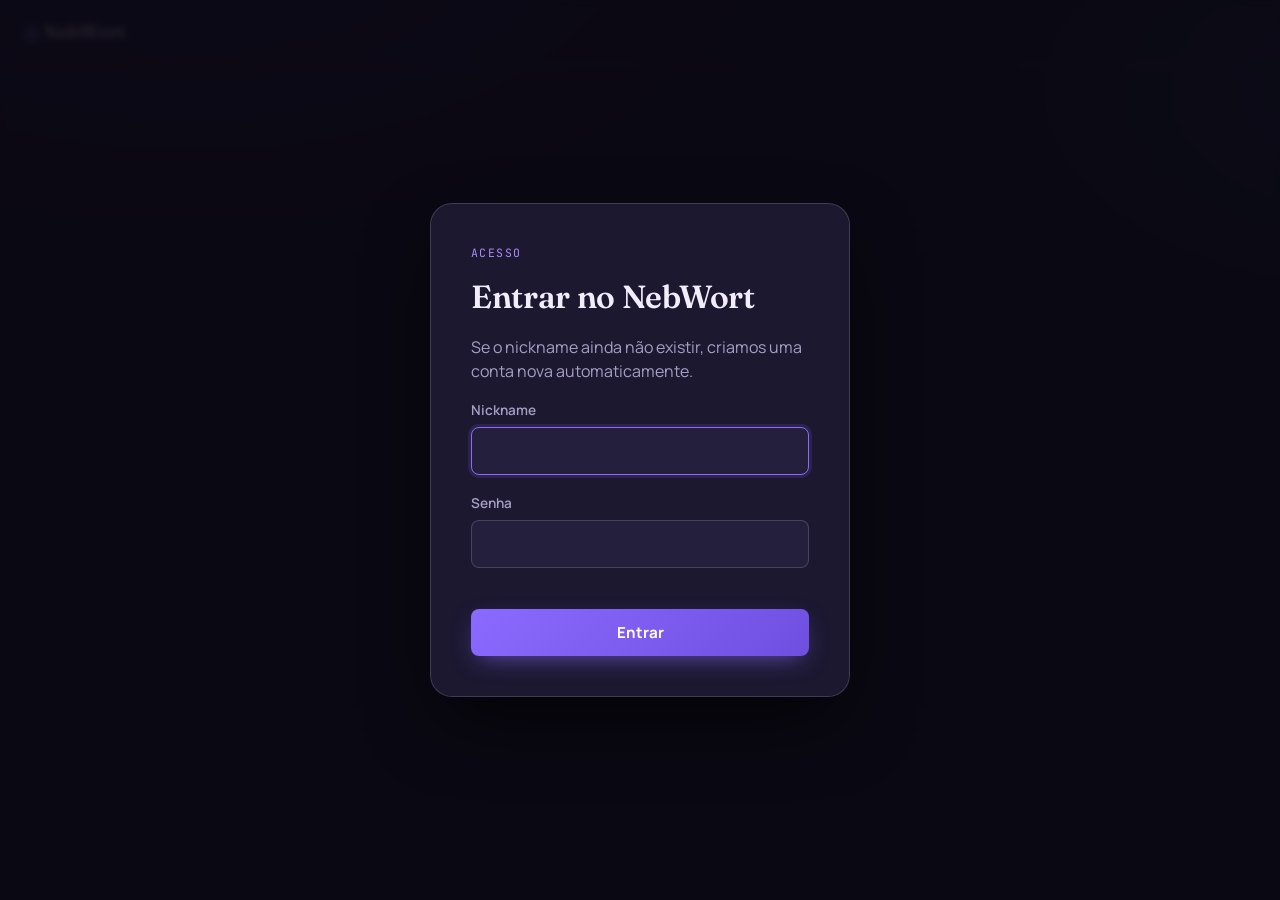
==== historia-fase.html @ 133787c6 "Página genérica de fase do modo história (subcapítulos)" ====
<!DOCTYPE html>
<html lang="pt-BR">
<head>
  <meta charset="UTF-8" />
  <meta name="viewport" content="width=device-width, initial-scale=1.0" />
  <title>NebWort — História</title>
  <link rel="stylesheet" href="style.css" />
</head>
<body>

  <header class="faixa-topo">
    <div class="marca"><span class="ponto"></span> NebWort</div>
    <div class="info-usuario">
      <span class="pontos-pill"><span id="pontosAtuais">0</span> pts</span>
    </div>
  </header>

  <main class="container-principal">
    <div class="cartao cartao-largo">
      <span class="eyebrow" id="eyebrowFase">História</span>
      <h1>Relacione com a palavra sorteada</h1>

      <div class="arena">
        <div class="nucleo-palavra">
          <div class="anel"></div>
          <span id="palavraSorteada">...</span>
        </div>

        <div class="dica-quantidade" id="dicaQuantidade">Digite as palavras, separadas por vírgula</div>

        <div class="estado-modelo" id="estadoModelo">
          <span class="espiral"></span>
          <span id="textoEstadoModelo">Carregando modelo semântico...</span>
        </div>

        <div class="mensagem-aviso oculto" id="avisoFallback">
          O modelo semântico não pôde ser carregado (sem internet no primeiro uso?).
          O jogo continua normalmente, pontuando apenas pelo tamanho das palavras.
        </div>

        <form id="formResposta" class="campo-resposta" novalidate>
          <label for="campoResposta">Suas respostas</label>
          <input type="text" id="campoResposta" placeholder="palavra1, palavra2..." autocomplete="off" />
          <div class="linha-botoes">
            <button type="submit" id="botaoEnviar" class="botao botao-primario">Enviar</button>
            <button type="button" id="botaoProxima" class="botao botao-secundario" disabled>Voltar à trilha</button>
          </div>
        </form>

        <div class="constelacao-respostas" id="constelacaoRespostas"></div>
        <div class="resumo-rodada oculto" id="resumoRodada"></div>
      </div>

      <div class="linha-botoes" style="margin-top: 28px; border-top: 1px solid var(--border); padding-top: 20px;">
        <a href="historia.html" class="botao botao-secundario">Trilha</a>
        <a href="ranking.html" class="botao botao-secundario">Ranking</a>
      </div>
    </div>
  </main>

  <script>const CAMINHO_RAIZ = "";</script>
  <script src="script.js"></script>
  <script type="module">
    import { TODOS_SUBS, TOTAL_SUBS } from "./capitulos-data.js";
    import { iniciarFase } from "./fase-engine.js";

    definirModo("historia");

    const params = new URLSearchParams(window.location.search);
    let idx = Number(params.get("sub"));
    if (Number.isNaN(idx) || idx < 0 || idx >= TOTAL_SUBS) {
      const liberado = obterCapituloHistoria(obterUsuarioAtual() || "");
      idx = Math.min(liberado, TOTAL_SUBS - 1);
    }

    definirCapituloSessao(idx);
    const sub = TODOS_SUBS[idx];

    document.title = `NebWort — ${sub.temaNome} · ${sub.nome}`;
    const eyebrow = document.getElementById("eyebrowFase");
    if (eyebrow) {
      eyebrow.textContent = `História · ${sub.temaNome} · ${sub.nome} (${sub.subIdx + 1}/5)`;
    }
    const dica = document.getElementById("dicaQuantidade");
    if (dica) {
      dica.textContent = `Digite ${sub.qtd} palavra(s), separadas por vírgula`;
    }
    const input = document.getElementById("campoResposta");
    if (input) {
      input.placeholder = Array.from({ length: sub.qtd }, (_, i) => `palavra${i + 1}`).join(", ");
    }

    iniciarFase({
      palavras: sub.palavras,
      quantidade: sub.qtd,
      proximaHref: "",
    });
  </script>
</body>
</html>
---- style.css ----
/* ===================================================================
   NebWort / Semanti — design system
   Tema: "constelação semântica" — palavras como pontos de luz que se
   conectam (ou não) por significado.
   =================================================================== */

@import url('https://fonts.googleapis.com/css2?family=Fraunces:opsz,wght@9..144,500;9..144,600;9..144,700&family=Manrope:wght@400;500;600;700;800&family=JetBrains+Mono:wght@500;700&display=swap');

:root {
  --bg: #100e1a;
  --bg-soft: #16132444;
  --bg-elev: #1c1830;
  --bg-elev-2: #241f3c;
  --border: rgba(255, 255, 255, 0.09);
  --border-strong: rgba(255, 255, 255, 0.16);

  --text: #f1edf9;
  --text-dim: #a79fc4;
  --text-faint: #6f6790;

  --accent: #8b6bff;
  --accent-soft: #8b6bff22;
  --accent-strong: #a68cff;

  --good: #45e6c4;
  --good-soft: #45e6c422;
  --bad: #ff5d7a;
  --bad-soft: #ff5d7a22;

  --radius-s: 8px;
  --radius-m: 14px;
  --radius-l: 22px;

  --shadow-glow: 0 0 0 1px var(--border), 0 20px 60px -20px #000000aa;

  --font-display: 'Fraunces', serif;
  --font-body: 'Manrope', sans-serif;
  --font-mono: 'JetBrains Mono', monospace;
}

* { box-sizing: border-box; }

html, body {
  margin: 0;
  padding: 0;
  min-height: 100%;
}

body {
  background:
    radial-gradient(1100px 600px at 15% -10%, #2a1f52 0%, transparent 60%),
    radial-gradient(900px 500px at 110% 10%, #17324d 0%, transparent 55%),
    var(--bg);
  color: var(--text);
  font-family: var(--font-body);
  font-size: 16px;
  line-height: 1.55;
  -webkit-font-smoothing: antialiased;
  min-height: 100vh;
  display: flex;
  flex-direction: column;
}

body::before {
  content: "";
  position: fixed;
  inset: 0;
  pointer-events: none;
  background-image:
    radial-gradient(1.5px 1.5px at 20% 30%, #ffffff26 50%, transparent 51%),
    radial-gradient(1.5px 1.5px at 70% 60%, #ffffff1c 50%, transparent 51%),
    radial-gradient(1px 1px at 85% 20%, #ffffff22 50%, transparent 51%),
    radial-gradient(1px 1px at 40% 80%, #ffffff1a 50%, transparent 51%),
    radial-gradient(1.5px 1.5px at 55% 15%, #ffffff20 50%, transparent 51%);
  z-index: 0;
}

a { color: var(--accent-strong); text-decoration: none; }
a:hover { text-decoration: underline; }

h1, h2, h3 {
  font-family: var(--font-display);
  font-weight: 600;
  margin: 0 0 0.4em;
  letter-spacing: -0.01em;
}

p { margin: 0 0 1em; color: var(--text-dim); }

.oculto { display: none !important; }
.texto-dim { color: var(--text-dim); font-size: 0.9rem; }

.faixa-topo {
  position: relative;
  z-index: 1;
  display: flex;
  align-items: center;
  justify-content: space-between;
  padding: 18px 28px;
  border-bottom: 1px solid var(--border);
}

.marca {
  display: flex;
  align-items: baseline;
  gap: 8px;
  font-family: var(--font-display);
  font-size: 1.15rem;
  font-weight: 700;
  color: var(--text);
}

.marca .ponto {
  width: 8px;
  height: 8px;
  border-radius: 50%;
  background: var(--accent);
  box-shadow: 0 0 12px 2px var(--accent);
  display: inline-block;
}

.info-usuario {
  display: flex;
  align-items: center;
  gap: 14px;
  font-size: 0.9rem;
  color: var(--text-dim);
}

.pontos-pill {
  font-family: var(--font-mono);
  font-weight: 700;
  color: var(--good);
  background: var(--good-soft);
  border: 1px solid #45e6c433;
  border-radius: 999px;
  padding: 4px 12px;
}

.titulo-pill {
  font-family: var(--font-mono);
  font-size: 0.78rem;
  font-weight: 600;
  color: var(--accent-strong);
  background: var(--accent-soft);
  border: 1px solid #8b6bff33;
  border-radius: 999px;
  padding: 4px 12px;
}

.container-principal {
  position: relative;
  z-index: 1;
  flex: 1;
  display: flex;
  align-items: center;
  justify-content: center;
  padding: 40px 20px;
}

.cartao {
  width: 100%;
  max-width: 560px;
  background: var(--bg-elev);
  border: 1px solid var(--border);
  border-radius: var(--radius-l);
  box-shadow: var(--shadow-glow);
  padding: 40px;
}

.cartao-largo { max-width: 760px; }

.eyebrow {
  font-family: var(--font-mono);
  font-size: 0.72rem;
  letter-spacing: 0.12em;
  text-transform: uppercase;
  color: var(--accent-strong);
  margin-bottom: 10px;
  display: block;
}

label {
  display: block;
  font-size: 0.85rem;
  color: var(--text-dim);
  margin-bottom: 6px;
  font-weight: 600;
}

input[type="text"],
input[type="password"],
select {
  width: 100%;
  background: var(--bg-elev-2);
  border: 1px solid var(--border-strong);
  color: var(--text);
  border-radius: var(--radius-s);
  padding: 12px 14px;
  font-size: 1rem;
  font-family: var(--font-body);
  margin-bottom: 18px;
  transition: border-color 0.15s, box-shadow 0.15s;
}

input[type="text"]:focus,
input[type="password"]:focus,
select:focus {
  outline: none;
  border-color: var(--accent);
  box-shadow: 0 0 0 3px var(--accent-soft);
}

input.campo-erro {
  border-color: var(--bad);
  box-shadow: 0 0 0 3px var(--bad-soft);
}

select {
  appearance: none;
  background-image: linear-gradient(45deg, transparent 50%, var(--text-dim) 50%),
                     linear-gradient(135deg, var(--text-dim) 50%, transparent 50%);
  background-position: calc(100% - 20px) center, calc(100% - 15px) center;
  background-size: 5px 5px, 5px 5px;
  background-repeat: no-repeat;
  cursor: pointer;
}

button, .botao {
  font-family: var(--font-body);
  font-weight: 700;
  font-size: 0.95rem;
  border: none;
  border-radius: var(--radius-s);
  padding: 13px 22px;
  cursor: pointer;
  transition: transform 0.1s ease, opacity 0.15s ease, box-shadow 0.15s ease;
  display: inline-flex;
  align-items: center;
  justify-content: center;
  gap: 8px;
  text-decoration: none;
}

button:active { transform: translateY(1px); }

.botao-primario, button.botao-primario {
  background: linear-gradient(135deg, var(--accent), #6f4fe0);
  color: #fff;
  box-shadow: 0 8px 24px -8px #8b6bffaa;
}
.botao-primario:hover { box-shadow: 0 10px 28px -6px #8b6bffcc; text-decoration: none; }

.botao-secundario, button.botao-secundario {
  background: transparent;
  color: var(--text);
  border: 1px solid var(--border-strong);
}
.botao-secundario:hover { border-color: var(--accent-strong); color: var(--accent-strong); text-decoration: none; }

.botao-perigo, button.botao-perigo {
  background: transparent;
  color: var(--bad);
  border: 1px solid #ff5d7a44;
}
.botao-perigo:hover { background: var(--bad-soft); }

button:disabled, .botao:disabled {
  opacity: 0.45;
  cursor: not-allowed;
  box-shadow: none;
  transform: none;
}

.linha-botoes {
  display: flex;
  gap: 12px;
  flex-wrap: wrap;
  margin-top: 8px;
}

.mensagem-erro {
  color: var(--bad);
  font-size: 0.85rem;
  font-weight: 600;
  min-height: 1.2em;
  margin: -8px 0 14px;
}

.mensagem-aviso {
  font-size: 0.85rem;
  color: #ffd580;
  background: #ffd58018;
  border: 1px solid #ffd58033;
  border-radius: var(--radius-s);
  padding: 10px 14px;
  margin-bottom: 16px;
}

dialog {
  border: 1px solid var(--border-strong);
  border-radius: var(--radius-l);
  background: var(--bg-elev);
  color: var(--text);
  padding: 0;
  width: 100%;
  max-width: 420px;
  box-shadow: 0 30px 80px -20px #000000cc;
}

dialog::backdrop {
  background: #0a0812e6;
  backdrop-filter: blur(3px);
}

dialog .cartao {
  box-shadow: none;
  border: none;
  max-width: none;
}

.lista-regras {
  list-style: none;
  padding: 0;
  margin: 0 0 24px;
  display: flex;
  flex-direction: column;
  gap: 14px;
}

.lista-regras li {
  display: flex;
  gap: 14px;
  align-items: flex-start;
  color: var(--text-dim);
  font-size: 0.95rem;
}

.marcador-regra {
  flex-shrink: 0;
  width: 30px;
  height: 30px;
  border-radius: 9px;
  background: var(--accent-soft);
  border: 1px solid #8b6bff33;
  color: var(--accent-strong);
  font-family: var(--font-mono);
  font-weight: 700;
  font-size: 0.85rem;
  display: flex;
  align-items: center;
  justify-content: center;
}

/* perfil + modos */
.perfil-resumo {
  display: grid;
  grid-template-columns: 1fr 1fr;
  gap: 12px;
  margin: 18px 0 22px;
}

.perfil-bloco {
  background: var(--bg-elev-2);
  border: 1px solid var(--border);
  border-radius: var(--radius-m);
  padding: 14px 16px;
}

.perfil-bloco-largo { grid-column: 1 / -1; }

.perfil-label {
  display: block;
  font-family: var(--font-mono);
  font-size: 0.7rem;
  letter-spacing: 0.08em;
  text-transform: uppercase;
  color: var(--text-faint);
  margin-bottom: 4px;
}

.modos-grid {
  display: grid;
  grid-template-columns: 1fr 1fr;
  gap: 14px;
}

.modo-card {
  display: flex;
  flex-direction: column;
  gap: 6px;
  padding: 18px;
  border-radius: var(--radius-m);
  border: 1px solid var(--border-strong);
  background: var(--bg-elev-2);
  color: var(--text);
  text-decoration: none;
  transition: border-color 0.15s, box-shadow 0.15s, transform 0.1s;
}

.modo-card:hover {
  border-color: var(--accent-strong);
  box-shadow: 0 0 0 3px var(--accent-soft);
  text-decoration: none;
  transform: translateY(-1px);
}

.modo-eyebrow {
  font-family: var(--font-mono);
  font-size: 0.68rem;
  letter-spacing: 0.1em;
  text-transform: uppercase;
  color: var(--accent-strong);
}

.modo-card strong {
  font-family: var(--font-display);
  font-size: 1.15rem;
}

.modo-desc {
  font-size: 0.85rem;
  color: var(--text-dim);
  line-height: 1.45;
}

/* história — capítulos */
.historia-progresso {
  font-family: var(--font-mono);
  font-size: 0.85rem;
  color: var(--text-dim);
  margin-bottom: 16px;
}

.lista-capitulos {
  display: flex;
  flex-direction: column;
  gap: 10px;
}

.capitulo-item {
  display: flex;
  align-items: center;
  gap: 14px;
  padding: 14px 16px;
  border-radius: var(--radius-m);
  border: 1px solid var(--border);
  background: var(--bg-elev-2);
  transition: border-color 0.15s, background 0.15s;
}

.capitulo-item.capitulo-atual {
  border-color: #8b6bff66;
  background: var(--accent-soft);
}

.capitulo-item.capitulo-concluido {
  border-color: #45e6c433;
}

.capitulo-item.capitulo-bloqueado {
  opacity: 0.45;
}

.capitulo-item:not(.capitulo-bloqueado):hover {
  border-color: var(--accent-strong);
}

.capitulo-num {
  width: 32px;
  height: 32px;
  border-radius: 10px;
  background: var(--accent-soft);
  border: 1px solid #8b6bff33;
  color: var(--accent-strong);
  font-family: var(--font-mono);
  font-weight: 700;
  font-size: 0.85rem;
  display: flex;
  align-items: center;
  justify-content: center;
  flex-shrink: 0;
}

.capitulo-info {
  flex: 1;
  display: flex;
  flex-direction: column;
  gap: 2px;
  min-width: 0;
}

.capitulo-tema {
  font-size: 0.82rem;
  color: var(--text-faint);
}

.capitulo-status {
  font-family: var(--font-mono);
  font-size: 0.72rem;
  color: var(--text-faint);
  white-space: nowrap;
}

.capitulo-atual .capitulo-status { color: var(--accent-strong); }
.capitulo-concluido .capitulo-status { color: var(--good); }

/* arena */
.arena {
  display: flex;
  flex-direction: column;
  align-items: center;
  gap: 26px;
}

.nucleo-palavra {
  position: relative;
  width: 168px;
  height: 168px;
  border-radius: 50%;
  display: flex;
  align-items: center;
  justify-content: center;
  text-align: center;
  background: radial-gradient(circle at 35% 30%, #362a63, #1c1830 70%);
  border: 1px solid var(--border-strong);
  box-shadow: 0 0 0 1px var(--border), 0 0 60px -10px #8b6bff55, inset 0 0 30px -10px #8b6bff33;
}

.nucleo-palavra span {
  font-family: var(--font-display);
  font-size: 1.5rem;
  font-weight: 600;
  text-transform: capitalize;
  padding: 0 12px;
  word-break: break-word;
}

.nucleo-palavra .anel {
  position: absolute;
  inset: -10px;
  border-radius: 50%;
  border: 1px dashed #8b6bff44;
  animation: girar 24s linear infinite;
}

@keyframes girar {
  from { transform: rotate(0deg); }
  to { transform: rotate(360deg); }
}

.dica-quantidade {
  font-family: var(--font-mono);
  font-size: 0.78rem;
  color: var(--text-faint);
  text-transform: uppercase;
  letter-spacing: 0.08em;
}

.estado-modelo {
  display: flex;
  align-items: center;
  gap: 8px;
  font-size: 0.82rem;
  color: var(--text-faint);
  font-family: var(--font-mono);
}

.espiral {
  width: 13px;
  height: 13px;
  border-radius: 50%;
  border: 2px solid var(--border-strong);
  border-top-color: var(--accent);
  animation: espirar 0.8s linear infinite;
}

@keyframes espirar { to { transform: rotate(360deg); } }

.estado-modelo.pronto .espiral { display: none; }
.estado-modelo.pronto::before {
  content: "●";
  color: var(--good);
  font-size: 0.6rem;
}
.estado-modelo.erro::before {
  content: "●";
  color: var(--bad);
  font-size: 0.6rem;
}
.estado-modelo.erro .espiral { display: none; }

.campo-resposta { width: 100%; }

.constelacao-respostas {
  width: 100%;
  display: flex;
  flex-wrap: wrap;
  gap: 10px;
  justify-content: center;
  margin: 6px 0 4px;
}

.no-resposta {
  position: relative;
  padding: 10px 16px;
  border-radius: 999px;
  font-family: var(--font-mono);
  font-size: 0.86rem;
  font-weight: 700;
  border: 1px solid var(--border-strong);
  background: var(--bg-elev-2);
  color: var(--text-dim);
  display: flex;
  align-items: center;
  gap: 8px;
  animation: surgir 0.25s ease;
}

@keyframes surgir {
  from { opacity: 0; transform: translateY(6px) scale(0.96); }
  to { opacity: 1; transform: translateY(0) scale(1); }
}

.no-resposta.aprovado {
  border-color: #45e6c455;
  background: var(--good-soft);
  color: var(--good);
}

.no-resposta.reprovado {
  border-color: #ff5d7a55;
  background: var(--bad-soft);
  color: var(--bad);
}

.no-resposta .similaridade {
  font-size: 0.72rem;
  opacity: 0.75;
  font-weight: 600;
}

.no-resposta .pontos-ganhos {
  font-size: 0.72rem;
  background: #ffffff14;
  border-radius: 999px;
  padding: 1px 7px;
}

.resumo-rodada {
  width: 100%;
  text-align: center;
  padding: 16px;
  border-radius: var(--radius-m);
  background: var(--bg-elev-2);
  border: 1px solid var(--border);
  font-family: var(--font-mono);
  font-size: 0.95rem;
}

.resumo-rodada strong { color: var(--good); }

/* ranking */
.tabela-ranking {
  width: 100%;
  border-collapse: collapse;
}

.tabela-ranking th {
  text-align: left;
  font-size: 0.75rem;
  text-transform: uppercase;
  letter-spacing: 0.08em;
  color: var(--text-faint);
  font-family: var(--font-mono);
  padding: 0 12px 10px;
  border-bottom: 1px solid var(--border);
}

.tabela-ranking td {
  padding: 12px;
  border-bottom: 1px solid var(--border);
  font-size: 0.95rem;
}

.tabela-ranking tr.linha-atual td {
  background: var(--accent-soft);
  font-weight: 700;
  color: var(--text);
}

.tabela-ranking td.coluna-posicao {
  font-family: var(--font-mono);
  color: var(--text-faint);
  width: 46px;
}

.tabela-ranking td.coluna-titulo {
  color: var(--text-dim);
  font-size: 0.9rem;
}

.tabela-ranking td.coluna-pontos {
  font-family: var(--font-mono);
  color: var(--good);
  font-weight: 700;
  text-align: right;
}

.legenda-titulos {
  display: flex;
  flex-wrap: wrap;
  gap: 10px 16px;
  margin-top: 18px;
  font-size: 0.78rem;
  color: var(--text-faint);
  font-family: var(--font-mono);
}

@media (max-width: 560px) {
  .cartao { padding: 26px; border-radius: var(--radius-m); }
  .faixa-topo { padding: 14px 16px; }
  .nucleo-palavra { width: 140px; height: 140px; }
  .modos-grid { grid-template-columns: 1fr; }
  .perfil-resumo { grid-template-columns: 1fr; }
}

a:focus-visible,
button:focus-visible,
input:focus-visible,
select:focus-visible {
  outline: 2px solid var(--accent-strong);
  outline-offset: 2px;
}

@media (prefers-reduced-motion: reduce) {
  .nucleo-palavra .anel,
  .espiral {
    animation: none;
  }
}
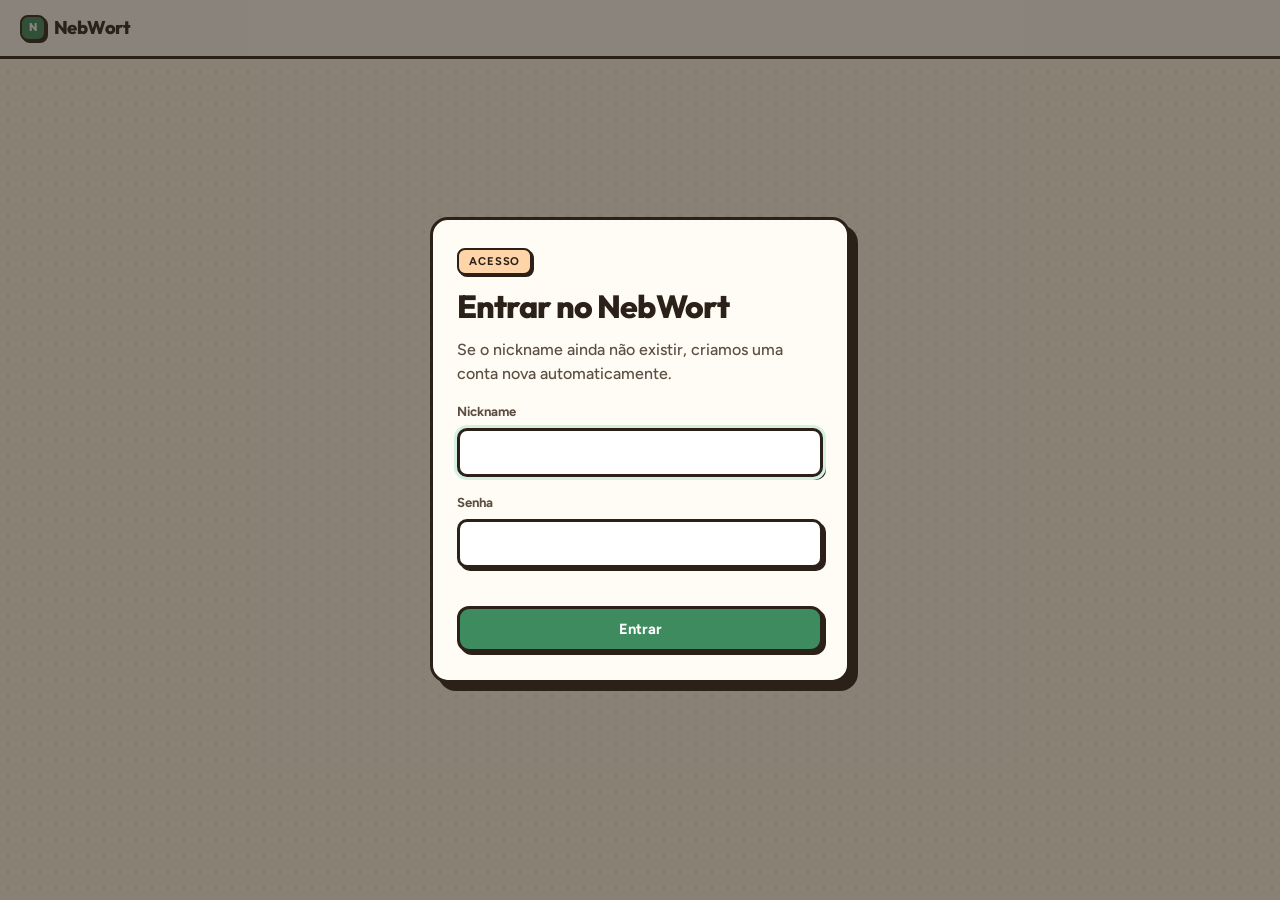
==== commit cf875098: "Fase da história com visual cartoon" ====
--- a/historia-fase.html
+++ b/historia-fase.html
@@ -9,7 +9,7 @@
 <body>
 
   <header class="faixa-topo">
-    <div class="marca"><span class="ponto"></span> NebWort</div>
+    <div class="marca"><span class="mark">N</span> NebWort</div>
     <div class="info-usuario">
       <span class="pontos-pill"><span id="pontosAtuais">0</span> pts</span>
     </div>
@@ -18,11 +18,10 @@
   <main class="container-principal">
     <div class="cartao cartao-largo">
       <span class="eyebrow" id="eyebrowFase">História</span>
-      <h1>Relacione com a palavra sorteada</h1>
+      <h1>Relaciona com a palavra</h1>
 
       <div class="arena">
         <div class="nucleo-palavra">
-          <div class="anel"></div>
           <span id="palavraSorteada">...</span>
         </div>
 
@@ -51,7 +50,7 @@
         <div class="resumo-rodada oculto" id="resumoRodada"></div>
       </div>
 
-      <div class="linha-botoes" style="margin-top: 28px; border-top: 1px solid var(--border); padding-top: 20px;">
+      <div class="linha-botoes" style="margin-top: 24px; border-top: 3px solid var(--border); padding-top: 18px;">
         <a href="historia.html" class="botao botao-secundario">Trilha</a>
         <a href="ranking.html" class="botao botao-secundario">Ranking</a>
       </div>
--- a/style.css
+++ b/style.css
@@ -1,41 +1,45 @@
 /* ===================================================================
-   NebWort / Semanti — design system
-   Tema: "constelação semântica" — palavras como pontos de luz que se
-   conectam (ou não) por significado.
+   NebWort — visual cartoon (arcade + orgânico)
+   Creme, verde floresta, bordas escuras, tipografia reta.
    =================================================================== */
 
-@import url('https://fonts.googleapis.com/css2?family=Fraunces:opsz,wght@9..144,500;9..144,600;9..144,700&family=Manrope:wght@400;500;600;700;800&family=JetBrains+Mono:wght@500;700&display=swap');
+@import url('https://fonts.googleapis.com/css2?family=Figtree:wght@500;600;700;800&family=Outfit:wght@600;700;800&display=swap');
 
 :root {
-  --bg: #100e1a;
-  --bg-soft: #16132444;
-  --bg-elev: #1c1830;
-  --bg-elev-2: #241f3c;
-  --border: rgba(255, 255, 255, 0.09);
-  --border-strong: rgba(255, 255, 255, 0.16);
-
-  --text: #f1edf9;
-  --text-dim: #a79fc4;
-  --text-faint: #6f6790;
-
-  --accent: #8b6bff;
-  --accent-soft: #8b6bff22;
-  --accent-strong: #a68cff;
-
-  --good: #45e6c4;
-  --good-soft: #45e6c422;
-  --bad: #ff5d7a;
-  --bad-soft: #ff5d7a22;
-
-  --radius-s: 8px;
+  --bg: #FFF6E8;
+  --bg-dot: #EBD9C0;
+  --bg-elev: #FFFCF5;
+  --bg-elev-2: #FFF8EC;
+  --border: #2B2118;
+  --border-soft: #D4C4AE;
+
+  --text: #2B2118;
+  --text-dim: #5C4E42;
+  --text-faint: #8B7B6B;
+
+  --accent: #3D8B5F;
+  --accent-soft: #D4F0E0;
+  --accent-strong: #2F6B49;
+  --accent-hover: #347A52;
+
+  --cream: #FFE8B8;
+  --peach: #FFD4A8;
+
+  --good: #2F6B49;
+  --good-soft: #D4F0E0;
+  --bad: #C92A2A;
+  --bad-soft: #FFD5D0;
+
+  --radius-s: 10px;
   --radius-m: 14px;
-  --radius-l: 22px;
-
-  --shadow-glow: 0 0 0 1px var(--border), 0 20px 60px -20px #000000aa;
-
-  --font-display: 'Fraunces', serif;
-  --font-body: 'Manrope', sans-serif;
-  --font-mono: 'JetBrains Mono', monospace;
+  --radius-l: 18px;
+
+  --shadow: 4px 4px 0 #2B2118;
+  --shadow-sm: 3px 3px 0 #2B2118;
+
+  --font-display: 'Outfit', system-ui, sans-serif;
+  --font-body: 'Figtree', system-ui, sans-serif;
+  --font-mono: 'Figtree', system-ui, sans-serif;
 }
 
 * { box-sizing: border-box; }
@@ -47,48 +51,40 @@
 }
 
 body {
-  background:
-    radial-gradient(1100px 600px at 15% -10%, #2a1f52 0%, transparent 60%),
-    radial-gradient(900px 500px at 110% 10%, #17324d 0%, transparent 55%),
-    var(--bg);
+  background: var(--bg);
+  background-image: radial-gradient(var(--bg-dot) 1.4px, transparent 1.4px);
+  background-size: 16px 16px;
   color: var(--text);
   font-family: var(--font-body);
   font-size: 16px;
-  line-height: 1.55;
+  line-height: 1.5;
   -webkit-font-smoothing: antialiased;
   min-height: 100vh;
   display: flex;
   flex-direction: column;
 }
 
-body::before {
-  content: "";
-  position: fixed;
-  inset: 0;
-  pointer-events: none;
-  background-image:
-    radial-gradient(1.5px 1.5px at 20% 30%, #ffffff26 50%, transparent 51%),
-    radial-gradient(1.5px 1.5px at 70% 60%, #ffffff1c 50%, transparent 51%),
-    radial-gradient(1px 1px at 85% 20%, #ffffff22 50%, transparent 51%),
-    radial-gradient(1px 1px at 40% 80%, #ffffff1a 50%, transparent 51%),
-    radial-gradient(1.5px 1.5px at 55% 15%, #ffffff20 50%, transparent 51%);
-  z-index: 0;
-}
-
-a { color: var(--accent-strong); text-decoration: none; }
+body::before { display: none; }
+
+a { color: var(--accent-strong); text-decoration: none; font-weight: 600; }
 a:hover { text-decoration: underline; }
 
 h1, h2, h3 {
   font-family: var(--font-display);
-  font-weight: 600;
+  font-weight: 800;
   margin: 0 0 0.4em;
-  letter-spacing: -0.01em;
-}
-
-p { margin: 0 0 1em; color: var(--text-dim); }
+  letter-spacing: -0.03em;
+  line-height: 1.2;
+}
+
+p { margin: 0 0 1em; color: var(--text-dim); font-weight: 500; }
 
 .oculto { display: none !important; }
 .texto-dim { color: var(--text-dim); font-size: 0.9rem; }
+
+/* ---------------------------------------------------------------- */
+/* header                                                            */
+/* ---------------------------------------------------------------- */
 
 .faixa-topo {
   position: relative;
@@ -96,57 +92,78 @@
   display: flex;
   align-items: center;
   justify-content: space-between;
-  padding: 18px 28px;
-  border-bottom: 1px solid var(--border);
+  padding: 14px 20px;
+  border-bottom: 3px solid var(--border);
+  background: var(--bg-elev);
 }
 
 .marca {
   display: flex;
-  align-items: baseline;
+  align-items: center;
   gap: 8px;
   font-family: var(--font-display);
   font-size: 1.15rem;
-  font-weight: 700;
-  color: var(--text);
+  font-weight: 800;
+  letter-spacing: -0.03em;
+  color: var(--text);
+}
+
+.marca .ponto,
+.marca .mark {
+  width: 26px;
+  height: 26px;
+  border-radius: 8px;
+  background: var(--accent);
+  border: 2.5px solid var(--border);
+  box-shadow: 2px 2px 0 var(--border);
+  display: inline-flex;
+  align-items: center;
+  justify-content: center;
+  color: #fff;
+  font-size: 0.7rem;
+  font-weight: 800;
+  flex-shrink: 0;
 }
 
 .marca .ponto {
-  width: 8px;
-  height: 8px;
-  border-radius: 50%;
-  background: var(--accent);
-  box-shadow: 0 0 12px 2px var(--accent);
-  display: inline-block;
+  width: 12px;
+  height: 12px;
+  border-radius: 4px;
+  box-shadow: 1px 1px 0 var(--border);
 }
 
 .info-usuario {
   display: flex;
   align-items: center;
-  gap: 14px;
-  font-size: 0.9rem;
+  gap: 8px;
+  font-size: 0.85rem;
   color: var(--text-dim);
+  font-weight: 600;
+}
+
+.pontos-pill,
+.titulo-pill {
+  font-weight: 700;
+  font-size: 0.75rem;
+  border-radius: 999px;
+  padding: 5px 11px;
+  border: 2.5px solid var(--border);
+  box-shadow: 2px 2px 0 var(--border);
 }
 
 .pontos-pill {
-  font-family: var(--font-mono);
-  font-weight: 700;
   color: var(--good);
   background: var(--good-soft);
-  border: 1px solid #45e6c433;
-  border-radius: 999px;
-  padding: 4px 12px;
 }
 
 .titulo-pill {
-  font-family: var(--font-mono);
-  font-size: 0.78rem;
-  font-weight: 600;
-  color: var(--accent-strong);
-  background: var(--accent-soft);
-  border: 1px solid #8b6bff33;
-  border-radius: 999px;
-  padding: 4px 12px;
-}
+  color: var(--text);
+  background: var(--cream);
+}
+
+/* ---------------------------------------------------------------- */
+/* layout                                                            */
+/* ---------------------------------------------------------------- */
 
 .container-principal {
   position: relative;
@@ -155,60 +172,70 @@
   display: flex;
   align-items: center;
   justify-content: center;
-  padding: 40px 20px;
+  padding: 28px 16px;
 }
 
 .cartao {
   width: 100%;
-  max-width: 560px;
+  max-width: 520px;
   background: var(--bg-elev);
-  border: 1px solid var(--border);
+  border: 3px solid var(--border);
   border-radius: var(--radius-l);
-  box-shadow: var(--shadow-glow);
-  padding: 40px;
-}
-
-.cartao-largo { max-width: 760px; }
+  box-shadow: var(--shadow);
+  padding: 28px 24px;
+}
+
+.cartao-largo { max-width: 640px; }
 
 .eyebrow {
-  font-family: var(--font-mono);
-  font-size: 0.72rem;
-  letter-spacing: 0.12em;
+  display: inline-block;
+  font-size: 0.7rem;
+  font-weight: 700;
+  letter-spacing: 0.08em;
   text-transform: uppercase;
-  color: var(--accent-strong);
-  margin-bottom: 10px;
-  display: block;
-}
+  color: var(--text);
+  background: var(--peach);
+  border: 2.5px solid var(--border);
+  border-radius: 8px;
+  padding: 3px 10px;
+  margin-bottom: 12px;
+  box-shadow: 2px 2px 0 var(--border);
+}
+
+/* ---------------------------------------------------------------- */
+/* forms                                                             */
+/* ---------------------------------------------------------------- */
 
 label {
   display: block;
-  font-size: 0.85rem;
+  font-size: 0.82rem;
   color: var(--text-dim);
   margin-bottom: 6px;
-  font-weight: 600;
+  font-weight: 700;
 }
 
 input[type="text"],
 input[type="password"],
 select {
   width: 100%;
-  background: var(--bg-elev-2);
-  border: 1px solid var(--border-strong);
+  background: #fff;
+  border: 3px solid var(--border);
   color: var(--text);
   border-radius: var(--radius-s);
   padding: 12px 14px;
   font-size: 1rem;
   font-family: var(--font-body);
-  margin-bottom: 18px;
-  transition: border-color 0.15s, box-shadow 0.15s;
+  font-weight: 600;
+  margin-bottom: 16px;
+  box-shadow: var(--shadow-sm);
+  transition: box-shadow 0.12s, transform 0.12s;
 }
 
 input[type="text"]:focus,
 input[type="password"]:focus,
 select:focus {
   outline: none;
-  border-color: var(--accent);
-  box-shadow: 0 0 0 3px var(--accent-soft);
+  box-shadow: 0 0 0 3px var(--accent-soft), var(--shadow-sm);
 }
 
 input.campo-erro {
@@ -220,7 +247,7 @@
   appearance: none;
   background-image: linear-gradient(45deg, transparent 50%, var(--text-dim) 50%),
                      linear-gradient(135deg, var(--text-dim) 50%, transparent 50%);
-  background-position: calc(100% - 20px) center, calc(100% - 15px) center;
+  background-position: calc(100% - 18px) center, calc(100% - 13px) center;
   background-size: 5px 5px, 5px 5px;
   background-repeat: no-repeat;
   cursor: pointer;
@@ -229,52 +256,60 @@
 button, .botao {
   font-family: var(--font-body);
   font-weight: 700;
-  font-size: 0.95rem;
-  border: none;
-  border-radius: var(--radius-s);
-  padding: 13px 22px;
+  font-size: 0.92rem;
+  border: 3px solid var(--border);
+  border-radius: 12px;
+  padding: 11px 18px;
   cursor: pointer;
-  transition: transform 0.1s ease, opacity 0.15s ease, box-shadow 0.15s ease;
+  transition: transform 0.1s, box-shadow 0.1s;
   display: inline-flex;
   align-items: center;
   justify-content: center;
   gap: 8px;
   text-decoration: none;
-}
-
-button:active { transform: translateY(1px); }
+  box-shadow: var(--shadow-sm);
+  color: var(--text);
+  background: var(--bg-elev);
+}
+
+button:hover, .botao:hover {
+  transform: translate(-1px, -1px);
+  box-shadow: 4px 4px 0 var(--border);
+  text-decoration: none;
+}
+
+button:active, .botao:active {
+  transform: translate(1px, 1px);
+  box-shadow: 1px 1px 0 var(--border);
+}
 
 .botao-primario, button.botao-primario {
-  background: linear-gradient(135deg, var(--accent), #6f4fe0);
+  background: var(--accent);
   color: #fff;
-  box-shadow: 0 8px 24px -8px #8b6bffaa;
-}
-.botao-primario:hover { box-shadow: 0 10px 28px -6px #8b6bffcc; text-decoration: none; }
+}
+.botao-primario:hover { background: var(--accent-hover); color: #fff; }
 
 .botao-secundario, button.botao-secundario {
-  background: transparent;
-  color: var(--text);
-  border: 1px solid var(--border-strong);
-}
-.botao-secundario:hover { border-color: var(--accent-strong); color: var(--accent-strong); text-decoration: none; }
+  background: var(--bg-elev);
+  color: var(--text);
+}
 
 .botao-perigo, button.botao-perigo {
-  background: transparent;
+  background: #fff;
   color: var(--bad);
-  border: 1px solid #ff5d7a44;
 }
 .botao-perigo:hover { background: var(--bad-soft); }
 
 button:disabled, .botao:disabled {
   opacity: 0.45;
   cursor: not-allowed;
-  box-shadow: none;
-  transform: none;
+  transform: none !important;
+  box-shadow: var(--shadow-sm) !important;
 }
 
 .linha-botoes {
   display: flex;
-  gap: 12px;
+  gap: 10px;
   flex-wrap: wrap;
   margin-top: 8px;
 }
@@ -282,35 +317,40 @@
 .mensagem-erro {
   color: var(--bad);
   font-size: 0.85rem;
-  font-weight: 600;
+  font-weight: 700;
   min-height: 1.2em;
   margin: -8px 0 14px;
 }
 
 .mensagem-aviso {
   font-size: 0.85rem;
-  color: #ffd580;
-  background: #ffd58018;
-  border: 1px solid #ffd58033;
+  font-weight: 600;
+  color: #8A5A00;
+  background: var(--cream);
+  border: 2.5px solid var(--border);
   border-radius: var(--radius-s);
   padding: 10px 14px;
   margin-bottom: 16px;
-}
+  box-shadow: 2px 2px 0 var(--border);
+}
+
+/* ---------------------------------------------------------------- */
+/* dialog                                                            */
+/* ---------------------------------------------------------------- */
 
 dialog {
-  border: 1px solid var(--border-strong);
+  border: 3px solid var(--border);
   border-radius: var(--radius-l);
   background: var(--bg-elev);
   color: var(--text);
   padding: 0;
   width: 100%;
   max-width: 420px;
-  box-shadow: 0 30px 80px -20px #000000cc;
+  box-shadow: 8px 8px 0 var(--border);
 }
 
 dialog::backdrop {
-  background: #0a0812e6;
-  backdrop-filter: blur(3px);
+  background: rgba(43, 33, 24, 0.55);
 }
 
 dialog .cartao {
@@ -319,167 +359,251 @@
   max-width: none;
 }
 
+/* ---------------------------------------------------------------- */
+/* regras / perfil / modos                                           */
+/* ---------------------------------------------------------------- */
+
 .lista-regras {
   list-style: none;
   padding: 0;
-  margin: 0 0 24px;
+  margin: 0 0 22px;
   display: flex;
   flex-direction: column;
-  gap: 14px;
+  gap: 12px;
 }
 
 .lista-regras li {
   display: flex;
-  gap: 14px;
+  gap: 12px;
   align-items: flex-start;
   color: var(--text-dim);
-  font-size: 0.95rem;
+  font-size: 0.92rem;
+  font-weight: 500;
 }
 
 .marcador-regra {
   flex-shrink: 0;
-  width: 30px;
-  height: 30px;
-  border-radius: 9px;
+  width: 28px;
+  height: 28px;
+  border-radius: 8px;
   background: var(--accent-soft);
-  border: 1px solid #8b6bff33;
+  border: 2.5px solid var(--border);
   color: var(--accent-strong);
-  font-family: var(--font-mono);
-  font-weight: 700;
-  font-size: 0.85rem;
+  font-weight: 800;
+  font-size: 0.8rem;
   display: flex;
   align-items: center;
   justify-content: center;
-}
-
-/* perfil + modos */
+  box-shadow: 2px 2px 0 var(--border);
+}
+
 .perfil-resumo {
   display: grid;
   grid-template-columns: 1fr 1fr;
-  gap: 12px;
-  margin: 18px 0 22px;
+  gap: 10px;
+  margin: 16px 0 20px;
 }
 
 .perfil-bloco {
-  background: var(--bg-elev-2);
-  border: 1px solid var(--border);
+  background: var(--bg-elev);
+  border: 3px solid var(--border);
   border-radius: var(--radius-m);
-  padding: 14px 16px;
+  padding: 14px;
+  box-shadow: var(--shadow-sm);
 }
 
 .perfil-bloco-largo { grid-column: 1 / -1; }
 
 .perfil-label {
   display: block;
-  font-family: var(--font-mono);
-  font-size: 0.7rem;
-  letter-spacing: 0.08em;
+  font-size: 0.65rem;
+  font-weight: 700;
+  letter-spacing: 0.07em;
   text-transform: uppercase;
   color: var(--text-faint);
   margin-bottom: 4px;
 }
 
+.perfil-bloco strong {
+  font-family: var(--font-display);
+  font-weight: 700;
+  letter-spacing: -0.02em;
+}
+
 .modos-grid {
   display: grid;
-  grid-template-columns: 1fr 1fr;
-  gap: 14px;
+  grid-template-columns: 1fr;
+  gap: 12px;
+}
+
+@media (min-width: 560px) {
+  .modos-grid { grid-template-columns: 1fr 1fr; }
 }
 
 .modo-card {
-  display: flex;
-  flex-direction: column;
-  gap: 6px;
-  padding: 18px;
+  display: block;
+  padding: 16px;
   border-radius: var(--radius-m);
-  border: 1px solid var(--border-strong);
-  background: var(--bg-elev-2);
+  border: 3px solid var(--border);
+  background: var(--bg-elev);
   color: var(--text);
   text-decoration: none;
-  transition: border-color 0.15s, box-shadow 0.15s, transform 0.1s;
-}
+  box-shadow: var(--shadow);
+  transition: transform 0.1s, box-shadow 0.1s;
+}
+
+.modo-card:nth-child(1) { background: var(--accent-soft); }
+.modo-card:nth-child(2) { background: var(--cream); }
 
 .modo-card:hover {
-  border-color: var(--accent-strong);
-  box-shadow: 0 0 0 3px var(--accent-soft);
+  transform: translate(-2px, -2px);
+  box-shadow: 6px 6px 0 var(--border);
   text-decoration: none;
-  transform: translateY(-1px);
 }
 
 .modo-eyebrow {
-  font-family: var(--font-mono);
   font-size: 0.68rem;
-  letter-spacing: 0.1em;
+  font-weight: 700;
+  letter-spacing: 0.06em;
   text-transform: uppercase;
   color: var(--accent-strong);
+  margin-bottom: 4px;
+  display: block;
 }
 
 .modo-card strong {
   font-family: var(--font-display);
   font-size: 1.15rem;
+  font-weight: 800;
+  letter-spacing: -0.02em;
+  display: block;
+  margin-bottom: 4px;
 }
 
 .modo-desc {
   font-size: 0.85rem;
   color: var(--text-dim);
-  line-height: 1.45;
-}
-
-/* história — capítulos */
+  font-weight: 500;
+  line-height: 1.4;
+}
+
+/* ---------------------------------------------------------------- */
+/* história                                                          */
+/* ---------------------------------------------------------------- */
+
 .historia-progresso {
-  font-family: var(--font-mono);
-  font-size: 0.85rem;
+  font-weight: 700;
+  font-size: 0.88rem;
   color: var(--text-dim);
   margin-bottom: 16px;
 }
 
-.lista-capitulos {
+.lista-capitulos,
+.lista-temas {
   display: flex;
   flex-direction: column;
-  gap: 10px;
+  gap: 14px;
+}
+
+.tema-bloco {
+  border: 3px solid var(--border);
+  border-radius: var(--radius-m);
+  padding: 12px;
+  background: var(--bg-elev);
+  box-shadow: var(--shadow-sm);
+}
+
+.tema-cabecalho {
+  display: flex;
+  justify-content: space-between;
+  align-items: flex-start;
+  gap: 12px;
+  margin-bottom: 10px;
+  padding: 2px 4px;
+}
+
+.tema-cabecalho strong {
+  display: block;
+  font-family: var(--font-display);
+  font-size: 1.05rem;
+  font-weight: 800;
+  letter-spacing: -0.02em;
+}
+
+.tema-contador {
+  font-size: 0.72rem;
+  font-weight: 700;
+  white-space: nowrap;
+  background: var(--cream);
+  border: 2.5px solid var(--border);
+  border-radius: 999px;
+  padding: 2px 10px;
+}
+
+.tema-subs {
+  display: flex;
+  flex-direction: column;
+  gap: 8px;
 }
 
 .capitulo-item {
   display: flex;
   align-items: center;
-  gap: 14px;
-  padding: 14px 16px;
-  border-radius: var(--radius-m);
-  border: 1px solid var(--border);
-  background: var(--bg-elev-2);
-  transition: border-color 0.15s, background 0.15s;
+  gap: 12px;
+  padding: 11px 12px;
+  border-radius: 12px;
+  border: 2.5px solid var(--border);
+  background: #fff;
+  transition: box-shadow 0.12s, transform 0.12s;
 }
 
 .capitulo-item.capitulo-atual {
-  border-color: #8b6bff66;
-  background: var(--accent-soft);
+  background: var(--cream);
+  box-shadow: 3px 3px 0 var(--border);
 }
 
 .capitulo-item.capitulo-concluido {
-  border-color: #45e6c433;
+  background: var(--good-soft);
 }
 
 .capitulo-item.capitulo-bloqueado {
-  opacity: 0.45;
+  opacity: 0.48;
+  background: #F5EDE0;
+}
+
+.capitulo-item:not(.capitulo-bloqueado) {
+  cursor: pointer;
 }
 
 .capitulo-item:not(.capitulo-bloqueado):hover {
-  border-color: var(--accent-strong);
+  transform: translate(-1px, -1px);
+  box-shadow: 4px 4px 0 var(--border);
 }
 
 .capitulo-num {
-  width: 32px;
-  height: 32px;
-  border-radius: 10px;
-  background: var(--accent-soft);
-  border: 1px solid #8b6bff33;
-  color: var(--accent-strong);
-  font-family: var(--font-mono);
-  font-weight: 700;
-  font-size: 0.85rem;
+  width: 28px;
+  height: 28px;
+  border-radius: 8px;
+  background: #fff;
+  border: 2.5px solid var(--border);
+  color: var(--text);
+  font-family: var(--font-display);
+  font-weight: 800;
+  font-size: 0.75rem;
   display: flex;
   align-items: center;
   justify-content: center;
   flex-shrink: 0;
+}
+
+.capitulo-atual .capitulo-num {
+  background: #E85D4C;
+  color: #fff;
+}
+
+.capitulo-concluido .capitulo-num {
+  background: var(--accent);
+  color: #fff;
 }
 
 .capitulo-info {
@@ -490,87 +614,88 @@
   min-width: 0;
 }
 
+.capitulo-info strong {
+  font-size: 0.92rem;
+  font-weight: 700;
+}
+
 .capitulo-tema {
-  font-size: 0.82rem;
+  font-size: 0.78rem;
   color: var(--text-faint);
+  font-weight: 500;
 }
 
 .capitulo-status {
-  font-family: var(--font-mono);
-  font-size: 0.72rem;
+  font-size: 0.68rem;
+  font-weight: 700;
+  text-transform: uppercase;
+  letter-spacing: 0.03em;
   color: var(--text-faint);
   white-space: nowrap;
 }
 
-.capitulo-atual .capitulo-status { color: var(--accent-strong); }
-.capitulo-concluido .capitulo-status { color: var(--good); }
-
-/* arena */
+.capitulo-atual .capitulo-status { color: #E85D4C; }
+.capitulo-concluido .capitulo-status { color: var(--accent-strong); }
+
+/* ---------------------------------------------------------------- */
+/* arena / fase                                                      */
+/* ---------------------------------------------------------------- */
+
 .arena {
   display: flex;
   flex-direction: column;
   align-items: center;
-  gap: 26px;
+  gap: 18px;
 }
 
 .nucleo-palavra {
   position: relative;
-  width: 168px;
-  height: 168px;
-  border-radius: 50%;
+  min-width: 160px;
+  padding: 24px 28px;
+  border-radius: 20px;
   display: flex;
   align-items: center;
   justify-content: center;
   text-align: center;
-  background: radial-gradient(circle at 35% 30%, #362a63, #1c1830 70%);
-  border: 1px solid var(--border-strong);
-  box-shadow: 0 0 0 1px var(--border), 0 0 60px -10px #8b6bff55, inset 0 0 30px -10px #8b6bff33;
+  background: var(--cream);
+  border: 3.5px solid var(--border);
+  box-shadow: 5px 5px 0 var(--border);
 }
 
 .nucleo-palavra span {
   font-family: var(--font-display);
-  font-size: 1.5rem;
-  font-weight: 600;
+  font-size: 1.85rem;
+  font-weight: 800;
+  letter-spacing: -0.03em;
   text-transform: capitalize;
-  padding: 0 12px;
+  padding: 0 8px;
   word-break: break-word;
 }
 
-.nucleo-palavra .anel {
-  position: absolute;
-  inset: -10px;
-  border-radius: 50%;
-  border: 1px dashed #8b6bff44;
-  animation: girar 24s linear infinite;
-}
-
-@keyframes girar {
-  from { transform: rotate(0deg); }
-  to { transform: rotate(360deg); }
-}
+.nucleo-palavra .anel { display: none; }
 
 .dica-quantidade {
-  font-family: var(--font-mono);
-  font-size: 0.78rem;
+  font-size: 0.75rem;
+  font-weight: 700;
   color: var(--text-faint);
   text-transform: uppercase;
-  letter-spacing: 0.08em;
+  letter-spacing: 0.06em;
 }
 
 .estado-modelo {
   display: flex;
   align-items: center;
   gap: 8px;
-  font-size: 0.82rem;
+  font-size: 0.8rem;
   color: var(--text-faint);
-  font-family: var(--font-mono);
+  font-weight: 600;
 }
 
 .espiral {
   width: 13px;
   height: 13px;
   border-radius: 50%;
-  border: 2px solid var(--border-strong);
+  border: 2.5px solid var(--border-soft);
   border-top-color: var(--accent);
   animation: espirar 0.8s linear infinite;
 }
@@ -580,13 +705,13 @@
 .estado-modelo.pronto .espiral { display: none; }
 .estado-modelo.pronto::before {
   content: "●";
-  color: var(--good);
-  font-size: 0.6rem;
+  color: var(--accent);
+  font-size: 0.65rem;
 }
 .estado-modelo.erro::before {
   content: "●";
   color: var(--bad);
-  font-size: 0.6rem;
+  font-size: 0.65rem;
 }
 .estado-modelo.erro .espiral { display: none; }
 
@@ -596,24 +721,23 @@
   width: 100%;
   display: flex;
   flex-wrap: wrap;
-  gap: 10px;
+  gap: 8px;
   justify-content: center;
   margin: 6px 0 4px;
 }
 
 .no-resposta {
-  position: relative;
-  padding: 10px 16px;
+  padding: 8px 12px;
   border-radius: 999px;
-  font-family: var(--font-mono);
-  font-size: 0.86rem;
-  font-weight: 700;
-  border: 1px solid var(--border-strong);
-  background: var(--bg-elev-2);
+  font-size: 0.82rem;
+  font-weight: 700;
+  border: 2.5px solid var(--border);
+  background: #fff;
   color: var(--text-dim);
   display: flex;
   align-items: center;
-  gap: 8px;
+  gap: 6px;
+  box-shadow: 2px 2px 0 var(--border);
   animation: surgir 0.25s ease;
 }
 
@@ -623,26 +747,24 @@
 }
 
 .no-resposta.aprovado {
-  border-color: #45e6c455;
   background: var(--good-soft);
   color: var(--good);
 }
 
 .no-resposta.reprovado {
-  border-color: #ff5d7a55;
   background: var(--bad-soft);
   color: var(--bad);
 }
 
 .no-resposta .similaridade {
-  font-size: 0.72rem;
-  opacity: 0.75;
+  font-size: 0.7rem;
+  opacity: 0.7;
   font-weight: 600;
 }
 
 .no-resposta .pontos-ganhos {
-  font-size: 0.72rem;
-  background: #ffffff14;
+  font-size: 0.7rem;
+  background: rgba(43, 33, 24, 0.08);
   border-radius: 999px;
   padding: 1px 7px;
 }
@@ -650,78 +772,104 @@
 .resumo-rodada {
   width: 100%;
   text-align: center;
-  padding: 16px;
-  border-radius: var(--radius-m);
-  background: var(--bg-elev-2);
-  border: 1px solid var(--border);
-  font-family: var(--font-mono);
+  padding: 14px;
+  border-radius: 14px;
+  background: var(--good-soft);
+  border: 3px solid var(--border);
+  font-weight: 700;
   font-size: 0.95rem;
+  box-shadow: var(--shadow-sm);
 }
 
 .resumo-rodada strong { color: var(--good); }
 
-/* ranking */
+/* ---------------------------------------------------------------- */
+/* ranking                                                           */
+/* ---------------------------------------------------------------- */
+
 .tabela-ranking {
   width: 100%;
-  border-collapse: collapse;
+  border-collapse: separate;
+  border-spacing: 0;
+  border: 3px solid var(--border);
+  border-radius: 14px;
+  overflow: hidden;
+  background: var(--bg-elev);
+  box-shadow: var(--shadow-sm);
 }
 
 .tabela-ranking th {
   text-align: left;
-  font-size: 0.75rem;
+  font-size: 0.65rem;
   text-transform: uppercase;
-  letter-spacing: 0.08em;
+  letter-spacing: 0.06em;
   color: var(--text-faint);
-  font-family: var(--font-mono);
-  padding: 0 12px 10px;
-  border-bottom: 1px solid var(--border);
+  font-weight: 700;
+  padding: 10px 12px 8px;
+  background: var(--cream);
+  border-bottom: 2.5px solid var(--border);
 }
 
 .tabela-ranking td {
   padding: 12px;
-  border-bottom: 1px solid var(--border);
-  font-size: 0.95rem;
-}
+  border-bottom: 2px solid #EDE3D4;
+  font-size: 0.92rem;
+  font-weight: 600;
+}
+
+.tabela-ranking tr:last-child td { border-bottom: none; }
 
 .tabela-ranking tr.linha-atual td {
-  background: var(--accent-soft);
-  font-weight: 700;
+  background: var(--good-soft);
+  font-weight: 800;
   color: var(--text);
 }
 
 .tabela-ranking td.coluna-posicao {
-  font-family: var(--font-mono);
+  font-family: var(--font-display);
   color: var(--text-faint);
-  width: 46px;
+  width: 40px;
+  font-weight: 700;
 }
 
 .tabela-ranking td.coluna-titulo {
   color: var(--text-dim);
-  font-size: 0.9rem;
+  font-size: 0.88rem;
 }
 
 .tabela-ranking td.coluna-pontos {
-  font-family: var(--font-mono);
+  font-family: var(--font-display);
   color: var(--good);
-  font-weight: 700;
+  font-weight: 800;
   text-align: right;
 }
 
 .legenda-titulos {
   display: flex;
   flex-wrap: wrap;
-  gap: 10px 16px;
-  margin-top: 18px;
-  font-size: 0.78rem;
-  color: var(--text-faint);
-  font-family: var(--font-mono);
-}
+  gap: 6px;
+  margin-top: 16px;
+}
+
+.legenda-titulos span {
+  font-size: 0.7rem;
+  font-weight: 700;
+  padding: 4px 9px;
+  border-radius: 999px;
+  border: 2px solid var(--border);
+  background: #fff;
+  color: var(--text-dim);
+}
+
+/* ---------------------------------------------------------------- */
+/* responsivo                                                        */
+/* ---------------------------------------------------------------- */
 
 @media (max-width: 560px) {
-  .cartao { padding: 26px; border-radius: var(--radius-m); }
-  .faixa-topo { padding: 14px 16px; }
-  .nucleo-palavra { width: 140px; height: 140px; }
-  .modos-grid { grid-template-columns: 1fr; }
+  .cartao { padding: 22px 16px; border-radius: var(--radius-m); }
+  .faixa-topo { padding: 12px 14px; }
+  .nucleo-palavra { min-width: 140px; padding: 20px 22px; }
+  .nucleo-palavra span { font-size: 1.55rem; }
   .perfil-resumo { grid-template-columns: 1fr; }
 }
 
@@ -729,13 +877,13 @@
 button:focus-visible,
 input:focus-visible,
 select:focus-visible {
-  outline: 2px solid var(--accent-strong);
+  outline: 3px solid var(--accent);
   outline-offset: 2px;
 }
 
 @media (prefers-reduced-motion: reduce) {
-  .nucleo-palavra .anel,
-  .espiral {
-    animation: none;
+  .espiral { animation: none; }
+  button, .botao, .modo-card, .capitulo-item {
+    transition: none;
   }
 }
